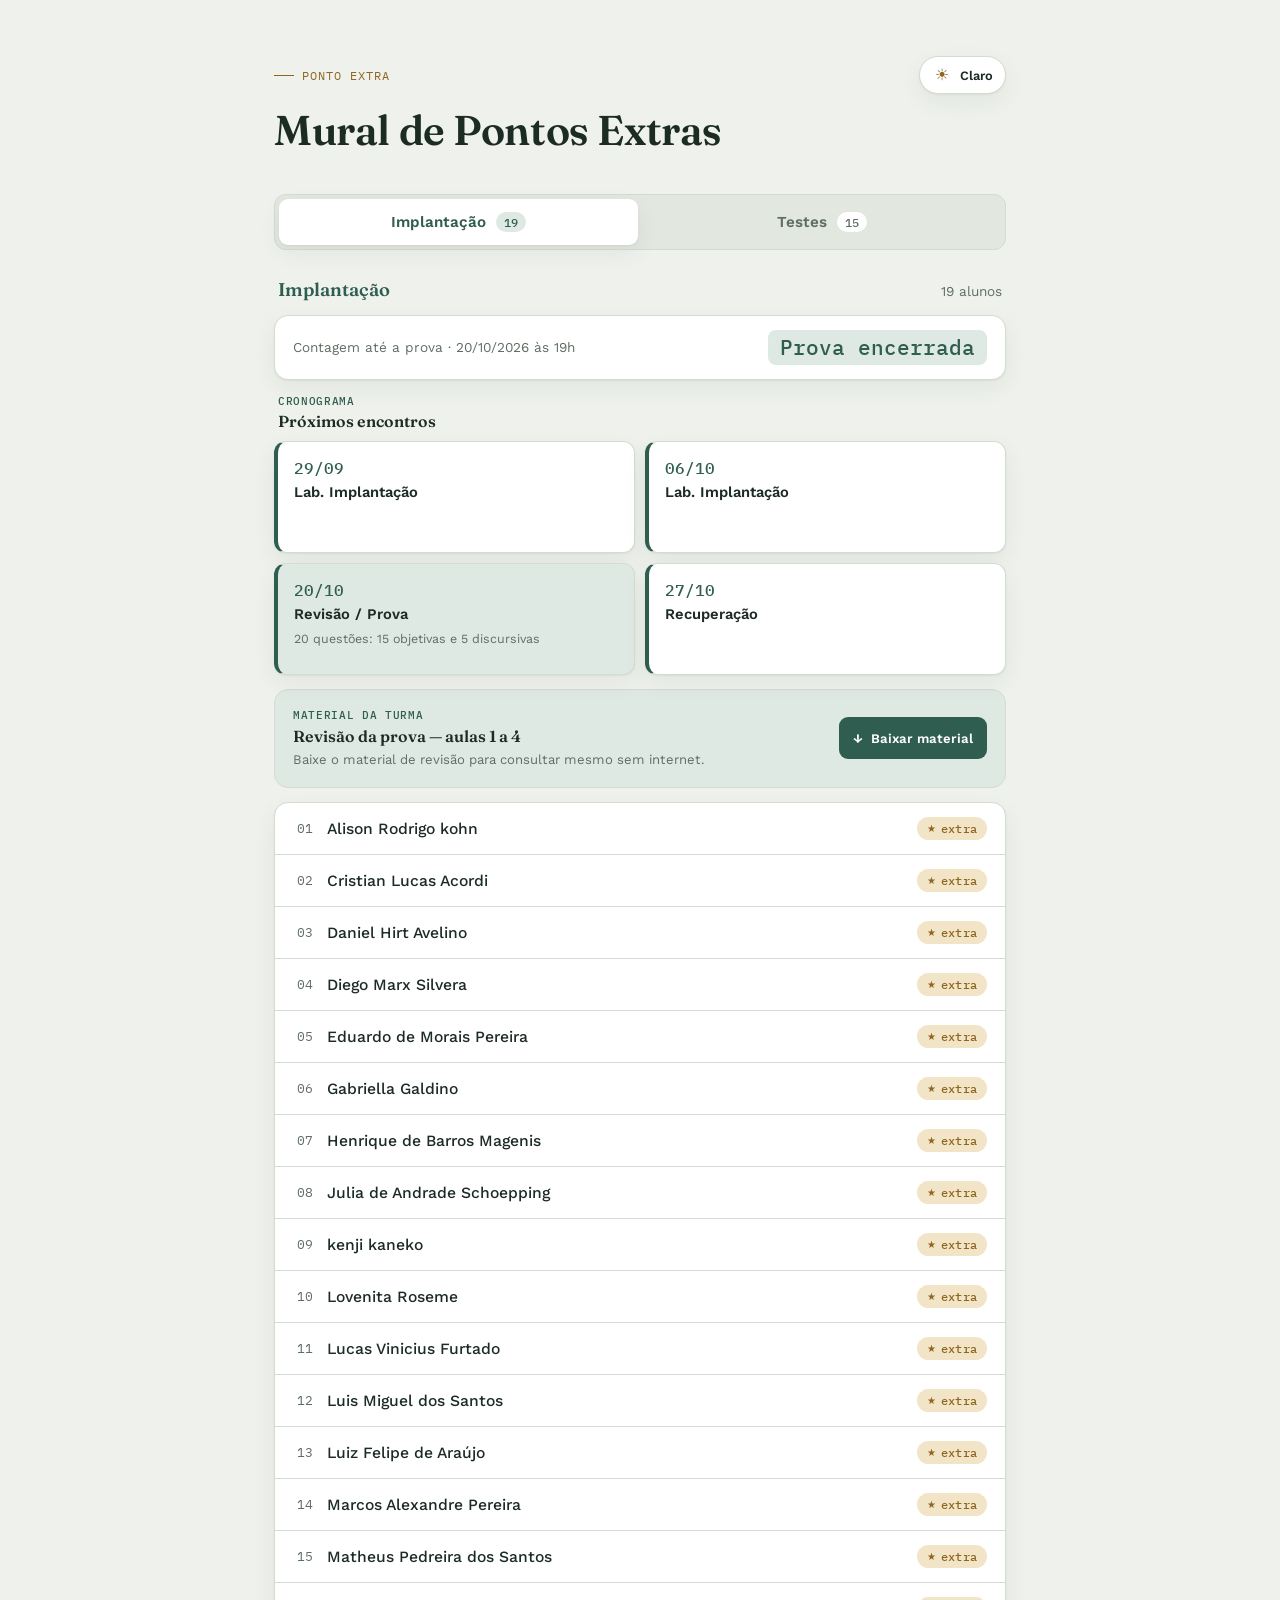
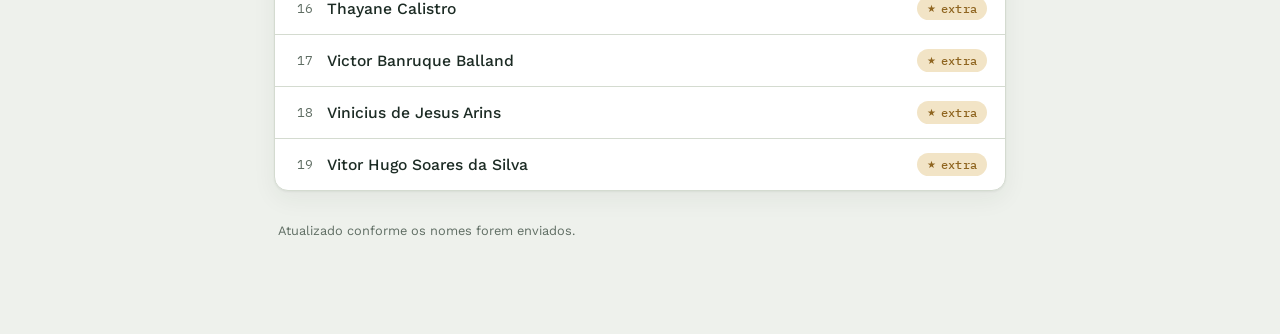
==== index.html @ 6caf9868 "Adiciona cronograma da turma de implantação" ====
<!DOCTYPE html>
<html lang="pt-BR">
<head>
  <meta charset="UTF-8">
  <title>Mural de Pontos Extras</title>
  <meta name="viewport" content="width=device-width, initial-scale=1">
  <meta name="color-scheme" content="light dark">
  <meta name="theme-color" id="theme-color" content="#eef1ec">
  <script>
    (() => {
      let temaSalvo = null;
      try {
        temaSalvo = localStorage.getItem("ponto-extra-tema");
      } catch (erro) {
        // Alguns navegadores bloqueiam o armazenamento ao abrir via file://.
      }
      const temaInicial = temaSalvo || (matchMedia("(prefers-color-scheme: dark)").matches ? "dark" : "light");
      document.documentElement.dataset.theme = temaInicial;
    })();
  </script>
  <link rel="preconnect" href="https://fonts.googleapis.com">
  <link rel="preconnect" href="https://fonts.gstatic.com" crossorigin>
  <link href="https://fonts.googleapis.com/css2?family=Fraunces:opsz,wght@9..144,500;9..144,600;9..144,700&family=Work+Sans:wght@400;500;600&family=IBM+Plex+Mono:wght@500&display=swap" rel="stylesheet">
  <link rel="stylesheet" href="css/style.css">
</head>
<body>
  <div class="page">
    <header class="hero">
      <div class="hero-top">
        <div class="eyebrow">Ponto Extra</div>
        <button class="theme-toggle" id="theme-toggle" type="button" aria-label="Alternar tema">
          <span class="theme-icon" aria-hidden="true"></span>
          <span class="theme-label"></span>
        </button>
      </div>
      <h1>Mural de Pontos Extras</h1>
    </header>

    <div class="tabs" role="tablist" aria-label="Turmas">
      <button class="tab-btn" role="tab" data-tab="implantacao" aria-selected="true" id="tab-btn-implantacao" aria-controls="panel-implantacao">
        Implantação <span class="tab-count" id="count-implantacao">0</span>
      </button>
      <button class="tab-btn" role="tab" data-tab="testes" aria-selected="false" id="tab-btn-testes" aria-controls="panel-testes">
        Testes <span class="tab-count" id="count-testes">0</span>
      </button>
    </div>

    <section class="panel" data-tab="implantacao" data-active="true" role="tabpanel" id="panel-implantacao" aria-labelledby="tab-btn-implantacao">
      <div class="panel-head">
        <h2 class="panel-title">Implantação</h2>
        <span class="panel-sub" id="sub-implantacao"></span>
      </div>
      <div class="countdown" data-tab="implantacao">
        <span class="countdown-label" id="countdown-label-implantacao"></span>
        <span class="countdown-clock" id="countdown-clock-implantacao">--:--:--</span>
      </div>
      <section class="schedule" aria-labelledby="schedule-title-implantacao">
        <div class="schedule-head">
          <span class="schedule-eyebrow">Cronograma</span>
          <h3 id="schedule-title-implantacao">Próximos encontros</h3>
        </div>
        <ol class="schedule-grid">
          <li class="schedule-card">
            <time datetime="2026-09-29">29/09</time>
            <span>Lab. Implantação</span>
          </li>
          <li class="schedule-card">
            <time datetime="2026-10-06">06/10</time>
            <span>Lab. Implantação</span>
          </li>
          <li class="schedule-card schedule-card-featured">
            <time datetime="2026-10-20">20/10</time>
            <span>Revisão / Prova</span>
            <small>20 questões: 15 objetivas e 5 discursivas</small>
          </li>
          <li class="schedule-card">
            <time datetime="2026-10-27">27/10</time>
            <span>Recuperação</span>
          </li>
        </ol>
      </section>
      <section class="downloads" data-tab="implantacao" aria-labelledby="downloads-title-implantacao">
        <div class="downloads-copy">
          <span class="downloads-eyebrow">Material da turma</span>
          <h3 id="downloads-title-implantacao">Revisão da prova — aulas 1 a 4</h3>
          <p>Baixe o material de revisão para consultar mesmo sem internet.</p>
        </div>
        <a
          class="download-link"
          href="implantação/Aula_Revisao_Prova_1_a_4.html"
          download="Aula_Revisao_Prova_1_a_4.html"
        >
          <span aria-hidden="true">↓</span>
          Baixar material
        </a>
      </section>
      <div id="list-implantacao"></div>
    </section>

    <section class="panel" data-tab="testes" role="tabpanel" id="panel-testes" aria-labelledby="tab-btn-testes">
      <div class="panel-head">
        <h2 class="panel-title">Testes</h2>
        <span class="panel-sub" id="sub-testes"></span>
      </div>
      <div class="countdown" data-tab="testes">
        <span class="countdown-label" id="countdown-label-testes"></span>
        <span class="countdown-clock" id="countdown-clock-testes">--:--:--</span>
      </div>
      <section class="downloads" data-tab="testes" aria-labelledby="downloads-title-testes">
        <div class="downloads-copy">
          <span class="downloads-eyebrow">Material da turma</span>
          <h3 id="downloads-title-testes">Revisão — Fundamentos de Testes e Cypress</h3>
          <p>Baixe o material da revisão de 09/09 para consultar mesmo sem internet.</p>
        </div>
        <a
          class="download-link"
          href="testes/Revisao%2009-09.html"
          download="Revisao 09-09.html"
        >
          <span aria-hidden="true">↓</span>
          Baixar material
        </a>
      </section>
      <div id="list-testes"></div>
    </section>

    <footer class="note">Atualizado conforme os nomes forem enviados.</footer>
  </div>

  <script src="js/data.js"></script>
  <script src="js/app.js"></script>
</body>
</html>
---- css/style.css ----
:root {
  color-scheme: light;
  --bg: #eef1ec;
  --surface: #ffffff;
  --surface-alt: #e2e7df;
  --text: #1c2b24;
  --text-muted: #5f6d63;
  --border: #d4dbd0;
  --accent: #b8842c;
  --accent-strong: #8f6520;
  --accent-soft: #f2e4c6;

  --tab-implantacao: #2f5d50;
  --tab-implantacao-soft: #dfe9e4;
  --tab-testes: #5c4a8a;
  --tab-testes-soft: #e7e2f2;

  --shadow: 0 1px 2px rgba(28, 43, 36, 0.06), 0 8px 24px rgba(28, 43, 36, 0.06);
}

@media (prefers-color-scheme: dark) {
  :root:not([data-theme="light"]) {
    color-scheme: dark;
    --bg: #141a17;
    --surface: #1c2420;
    --surface-alt: #232c27;
    --text: #e7ede9;
    --text-muted: #9aa89e;
    --border: #2e3830;
    --accent: #d9a94a;
    --accent-strong: #f0c26e;
    --accent-soft: #3a2f16;

    --tab-implantacao: #6fae9b;
    --tab-implantacao-soft: #1e2d29;
    --tab-testes: #ac96e0;
    --tab-testes-soft: #262038;

    --shadow: 0 1px 2px rgba(0, 0, 0, 0.3), 0 8px 24px rgba(0, 0, 0, 0.35);
  }
}

:root[data-theme="dark"] {
  color-scheme: dark;
  --bg: #141a17;
  --surface: #1c2420;
  --surface-alt: #232c27;
  --text: #e7ede9;
  --text-muted: #9aa89e;
  --border: #2e3830;
  --accent: #d9a94a;
  --accent-strong: #f0c26e;
  --accent-soft: #3a2f16;

  --tab-implantacao: #6fae9b;
  --tab-implantacao-soft: #1e2d29;
  --tab-testes: #ac96e0;
  --tab-testes-soft: #262038;

  --shadow: 0 1px 2px rgba(0, 0, 0, 0.3), 0 8px 24px rgba(0, 0, 0, 0.35);
}

* { box-sizing: border-box; }

body {
  margin: 0;
  min-height: 100vh;
  background: var(--bg);
  color: var(--text);
  font-family: "Work Sans", ui-sans-serif, system-ui, sans-serif;
  -webkit-font-smoothing: antialiased;
  transition: background-color 0.2s ease, color 0.2s ease;
}

.page {
  max-width: 780px;
  margin: 0 auto;
  padding: 56px 24px 96px;
}

header.hero {
  margin-bottom: 40px;
}

.hero-top {
  display: flex;
  align-items: center;
  justify-content: space-between;
  gap: 20px;
  margin-bottom: 14px;
}

.eyebrow {
  font-family: "IBM Plex Mono", ui-monospace, monospace;
  font-size: 0.75rem;
  letter-spacing: 0.08em;
  text-transform: uppercase;
  color: var(--accent-strong);
  display: flex;
  align-items: center;
  gap: 8px;
  margin-bottom: 0;
}

.eyebrow::before {
  content: "";
  width: 20px;
  height: 1px;
  background: var(--accent-strong);
}

h1 {
  font-family: "Fraunces", ui-serif, Georgia, serif;
  font-weight: 600;
  font-size: clamp(2rem, 4vw, 2.6rem);
  line-height: 1.1;
  letter-spacing: -0.01em;
  margin: 0 0 12px;
  text-wrap: balance;
}

.theme-toggle {
  display: inline-flex;
  align-items: center;
  gap: 8px;
  min-height: 38px;
  padding: 8px 12px;
  border: 1px solid var(--border);
  border-radius: 999px;
  background: var(--surface);
  color: var(--text);
  font: inherit;
  font-size: 0.8rem;
  font-weight: 600;
  cursor: pointer;
  box-shadow: var(--shadow);
  transition: background-color 0.15s ease, border-color 0.15s ease, transform 0.15s ease;
}

.theme-toggle:hover {
  border-color: var(--accent);
  transform: translateY(-1px);
}

.theme-toggle:focus-visible {
  outline: 2px solid var(--accent);
  outline-offset: 2px;
}

.theme-icon {
  display: grid;
  place-items: center;
  width: 20px;
  height: 20px;
  color: var(--accent-strong);
  font-size: 1rem;
  line-height: 1;
}

/* Tabs */
.tabs {
  display: flex;
  gap: 4px;
  padding: 4px;
  background: var(--surface-alt);
  border-radius: 12px;
  border: 1px solid var(--border);
  margin-bottom: 28px;
}

.tab-btn {
  flex: 1;
  display: flex;
  align-items: center;
  justify-content: center;
  gap: 10px;
  padding: 13px 16px;
  border: none;
  border-radius: 9px;
  background: transparent;
  color: var(--text-muted);
  font-family: inherit;
  font-size: 0.95rem;
  font-weight: 600;
  cursor: pointer;
  transition: background 0.15s ease, color 0.15s ease, box-shadow 0.15s ease;
}

.tab-btn:hover {
  color: var(--text);
}

.tab-btn:focus-visible {
  outline: 2px solid var(--accent);
  outline-offset: 2px;
}

.tab-count {
  font-family: "IBM Plex Mono", ui-monospace, monospace;
  font-size: 0.78rem;
  font-weight: 500;
  padding: 2px 8px;
  border-radius: 999px;
  background: var(--surface);
  color: var(--text-muted);
}

.tab-btn[aria-selected="true"] {
  background: var(--surface);
  color: var(--text);
  box-shadow: var(--shadow);
}

.tab-btn[data-tab="implantacao"][aria-selected="true"] {
  color: var(--tab-implantacao);
}
.tab-btn[data-tab="implantacao"][aria-selected="true"] .tab-count {
  background: var(--tab-implantacao-soft);
  color: var(--tab-implantacao);
}

.tab-btn[data-tab="testes"][aria-selected="true"] {
  color: var(--tab-testes);
}
.tab-btn[data-tab="testes"][aria-selected="true"] .tab-count {
  background: var(--tab-testes-soft);
  color: var(--tab-testes);
}

/* Panel */
.panel {
  display: none;
}
.panel[data-active="true"] {
  display: block;
  animation: rise 0.2s ease;
}

@media (prefers-reduced-motion: reduce) {
  body,
  .theme-toggle,
  .download-link { transition: none; }
  .panel[data-active="true"] { animation: none; }
}

@keyframes rise {
  from { opacity: 0; transform: translateY(4px); }
  to { opacity: 1; transform: translateY(0); }
}

.panel-head {
  display: flex;
  align-items: baseline;
  justify-content: space-between;
  margin-bottom: 14px;
  padding: 0 4px;
}

.panel-title {
  font-family: "Fraunces", ui-serif, Georgia, serif;
  font-size: 1.15rem;
  font-weight: 600;
  margin: 0;
}

.panel[data-tab="implantacao"] .panel-title { color: var(--tab-implantacao); }
.panel[data-tab="testes"] .panel-title { color: var(--tab-testes); }

.panel-sub {
  font-size: 0.85rem;
  color: var(--text-muted);
}

.countdown {
  display: flex;
  align-items: center;
  justify-content: space-between;
  gap: 12px;
  flex-wrap: wrap;
  padding: 14px 18px;
  margin-bottom: 14px;
  background: var(--surface);
  border: 1px solid var(--border);
  border-radius: 14px;
  box-shadow: var(--shadow);
}

.countdown-label {
  font-size: 0.85rem;
  color: var(--text-muted);
}

.countdown-clock {
  font-family: "IBM Plex Mono", ui-monospace, monospace;
  font-size: 1.3rem;
  font-weight: 500;
  font-variant-numeric: tabular-nums;
  letter-spacing: 0.03em;
  padding: 4px 12px;
  border-radius: 8px;
}

.countdown[data-tab="implantacao"] .countdown-clock {
  color: var(--tab-implantacao);
  background: var(--tab-implantacao-soft);
}

.countdown[data-tab="testes"] .countdown-clock {
  color: var(--tab-testes);
  background: var(--tab-testes-soft);
}

.countdown-clock.encerrado {
  color: var(--text-muted);
  background: var(--surface-alt);
  letter-spacing: normal;
}

/* Cronograma */
.schedule {
  margin-bottom: 14px;
}

.schedule-head {
  margin-bottom: 10px;
  padding: 0 4px;
}

.schedule-eyebrow {
  display: block;
  margin-bottom: 3px;
  color: var(--tab-implantacao);
  font-family: "IBM Plex Mono", ui-monospace, monospace;
  font-size: 0.7rem;
  font-weight: 500;
  letter-spacing: 0.06em;
  text-transform: uppercase;
}

.schedule h3 {
  margin: 0;
  font-family: "Fraunces", ui-serif, Georgia, serif;
  font-size: 1rem;
  font-weight: 600;
}

.schedule-grid {
  display: grid;
  grid-template-columns: repeat(2, minmax(0, 1fr));
  gap: 10px;
  margin: 0;
  padding: 0;
  list-style: none;
}

.schedule-card {
  display: grid;
  align-content: start;
  gap: 5px;
  min-height: 112px;
  padding: 16px;
  background: var(--surface);
  border: 1px solid var(--border);
  border-left: 4px solid var(--tab-implantacao);
  border-radius: 12px;
  box-shadow: var(--shadow);
}

.schedule-card time {
  color: var(--tab-implantacao);
  font-family: "IBM Plex Mono", ui-monospace, monospace;
  font-size: 1rem;
  font-weight: 500;
  font-variant-numeric: tabular-nums;
}

.schedule-card span {
  font-size: 0.92rem;
  font-weight: 600;
  line-height: 1.35;
}

.schedule-card small {
  color: var(--text-muted);
  font-size: 0.78rem;
  line-height: 1.4;
}

.schedule-card-featured {
  background: var(--tab-implantacao-soft);
}

/* Materiais para download */
.downloads {
  display: flex;
  align-items: center;
  justify-content: space-between;
  gap: 24px;
  padding: 18px;
  margin-bottom: 14px;
  background: var(--tab-implantacao-soft);
  border: 1px solid var(--border);
  border-radius: 14px;
}

.downloads[data-tab="testes"] {
  background: var(--tab-testes-soft);
}

.downloads-copy {
  min-width: 0;
}

.downloads-eyebrow {
  display: block;
  margin-bottom: 4px;
  color: var(--tab-implantacao);
  font-family: "IBM Plex Mono", ui-monospace, monospace;
  font-size: 0.7rem;
  font-weight: 500;
  letter-spacing: 0.06em;
  text-transform: uppercase;
}

.downloads[data-tab="testes"] .downloads-eyebrow {
  color: var(--tab-testes);
}

.downloads h3 {
  margin: 0 0 4px;
  color: var(--text);
  font-family: "Fraunces", ui-serif, Georgia, serif;
  font-size: 1rem;
  font-weight: 600;
}

.downloads p {
  margin: 0;
  color: var(--text-muted);
  font-size: 0.82rem;
  line-height: 1.45;
}

.download-link {
  display: inline-flex;
  align-items: center;
  justify-content: center;
  gap: 8px;
  flex-shrink: 0;
  min-height: 42px;
  padding: 10px 14px;
  border-radius: 9px;
  background: var(--tab-implantacao);
  color: var(--surface);
  font-size: 0.82rem;
  font-weight: 600;
  text-decoration: none;
  transition: filter 0.15s ease, transform 0.15s ease;
}

.downloads[data-tab="testes"] .download-link {
  background: var(--tab-testes);
}

:root[data-theme="dark"] .download-link {
  color: var(--bg);
}

.download-link:hover {
  filter: brightness(1.08);
  transform: translateY(-1px);
}

.download-link:focus-visible {
  outline: 2px solid var(--accent);
  outline-offset: 2px;
}

.roster {
  list-style: none;
  margin: 0;
  padding: 0;
  background: var(--surface);
  border: 1px solid var(--border);
  border-radius: 14px;
  overflow: hidden;
  box-shadow: var(--shadow);
}

.roster li {
  display: flex;
  align-items: center;
  gap: 14px;
  padding: 14px 18px;
  border-bottom: 1px solid var(--border);
}

.roster li:last-child {
  border-bottom: none;
}

.roster .idx {
  font-family: "IBM Plex Mono", ui-monospace, monospace;
  font-size: 0.8rem;
  color: var(--text-muted);
  width: 1.6em;
  flex-shrink: 0;
  text-align: right;
  font-variant-numeric: tabular-nums;
}

.roster .name {
  flex: 1;
  font-size: 0.98rem;
  font-weight: 500;
}

.roster .badge {
  display: inline-flex;
  align-items: center;
  gap: 5px;
  font-family: "IBM Plex Mono", ui-monospace, monospace;
  font-size: 0.72rem;
  font-weight: 500;
  letter-spacing: 0.02em;
  color: var(--accent-strong);
  background: var(--accent-soft);
  padding: 4px 10px;
  border-radius: 999px;
  white-space: nowrap;
}

.roster .badge::before {
  content: "★";
  font-size: 0.85em;
}

/* Empty state */
.empty {
  padding: 48px 24px;
  text-align: center;
  border: 1.5px dashed var(--border);
  border-radius: 14px;
  background: var(--surface);
  color: var(--text-muted);
}

.empty p {
  margin: 0 auto;
  max-width: 40ch;
  line-height: 1.5;
  font-size: 0.92rem;
}

.empty .glyph {
  font-size: 1.6rem;
  margin-bottom: 10px;
  display: block;
}

footer.note {
  margin-top: 32px;
  padding: 0 4px;
  font-size: 0.8rem;
  color: var(--text-muted);
}

@media (max-width: 480px) {
  .page {
    padding: 36px 16px 64px;
  }

  .schedule-grid {
    grid-template-columns: 1fr;
  }

  .schedule-card {
    min-height: auto;
  }

  .downloads {
    align-items: stretch;
    flex-direction: column;
    gap: 14px;
  }

  .theme-label {
    position: absolute;
    width: 1px;
    height: 1px;
    padding: 0;
    margin: -1px;
    overflow: hidden;
    clip: rect(0, 0, 0, 0);
    white-space: nowrap;
    border: 0;
  }

  .theme-toggle {
    width: 40px;
    padding: 8px;
    justify-content: center;
  }
}
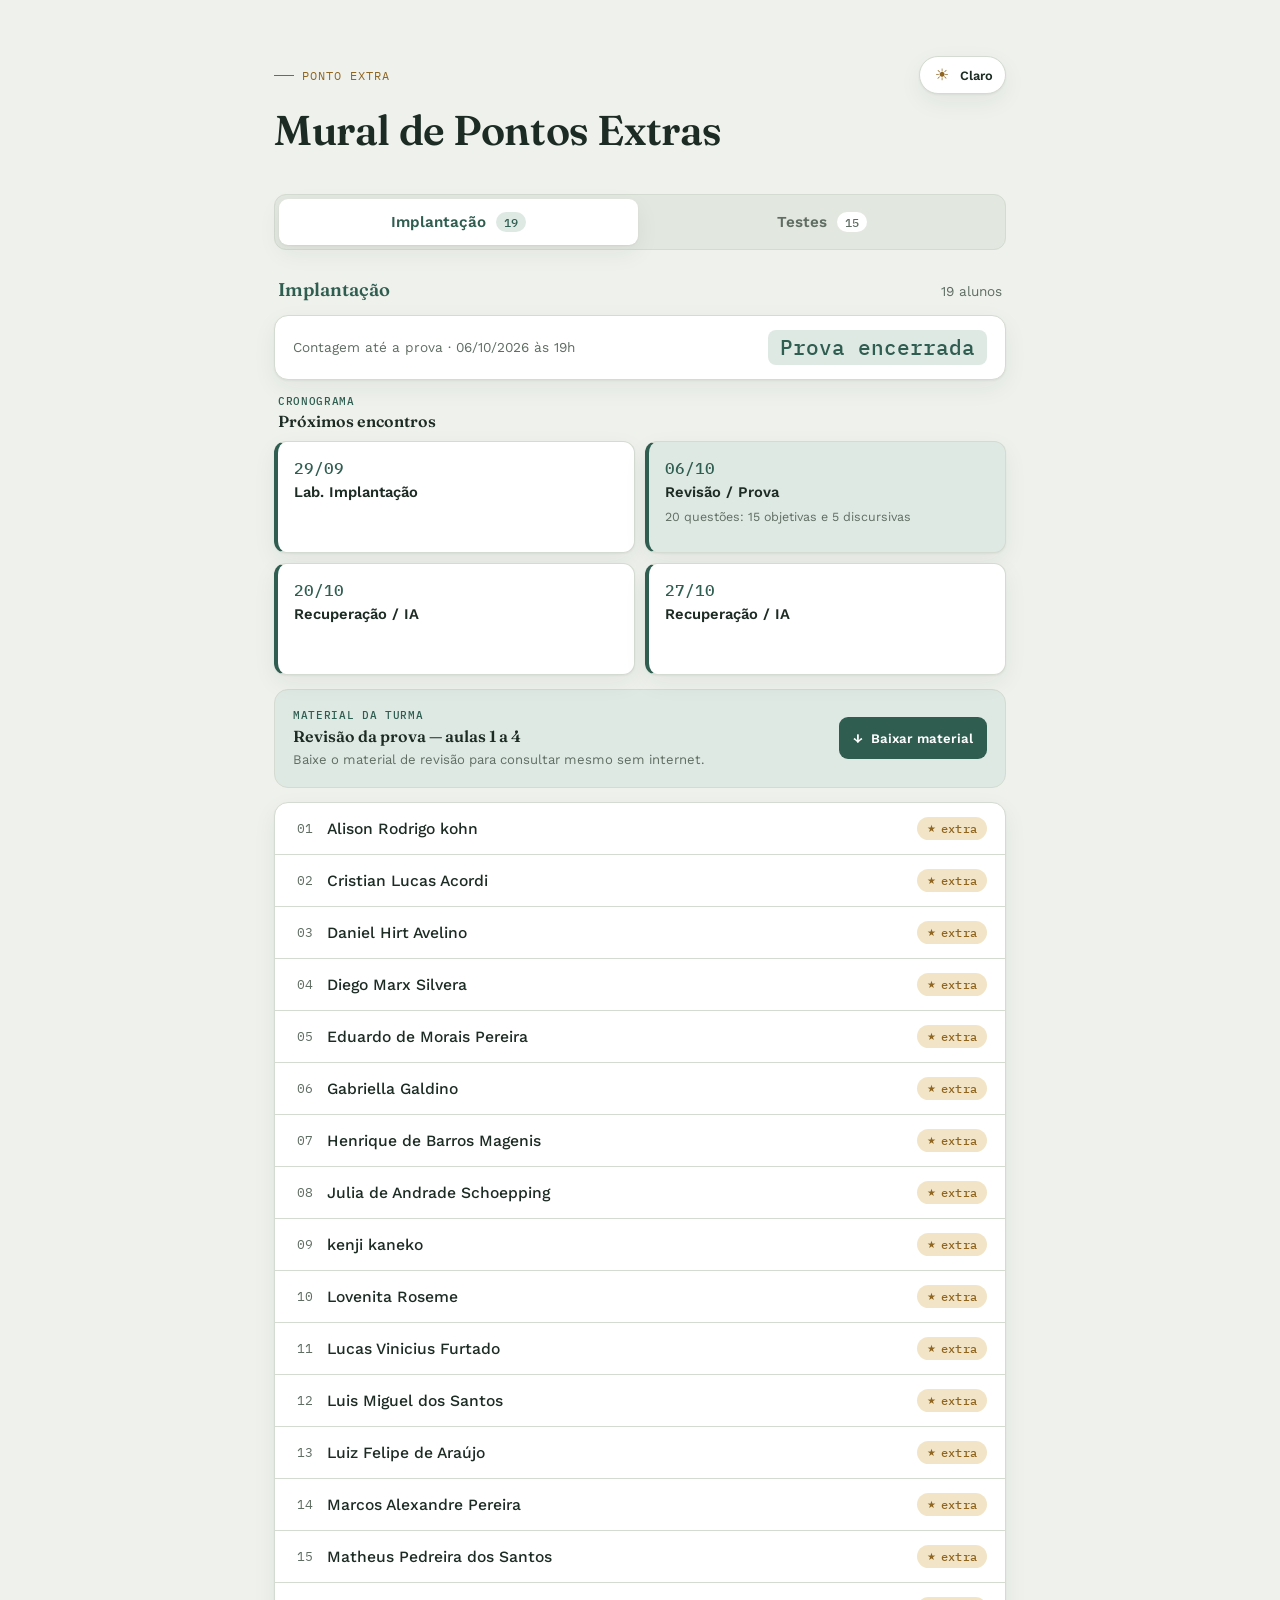
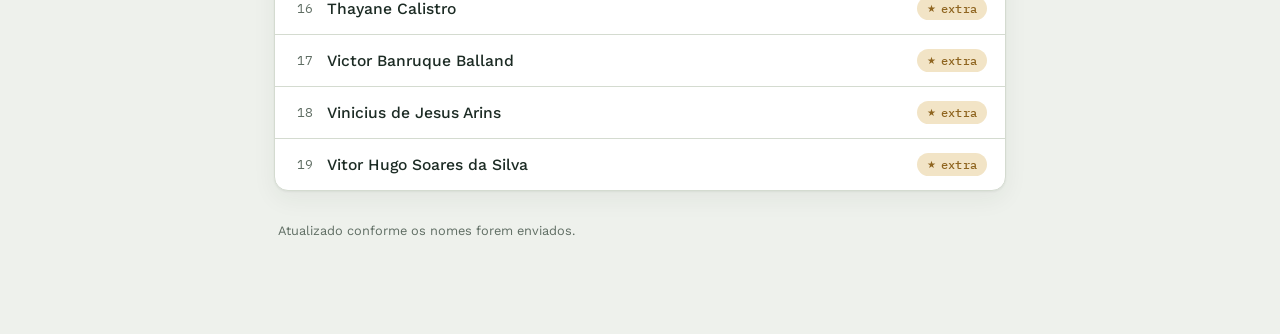
==== commit 2e5632b2: "Atualiza cronograma da turma de implantação" ====
--- a/index.html
+++ b/index.html
@@ -64,18 +64,18 @@
             <time datetime="2026-09-29">29/09</time>
             <span>Lab. Implantação</span>
           </li>
-          <li class="schedule-card">
+          <li class="schedule-card schedule-card-featured">
             <time datetime="2026-10-06">06/10</time>
-            <span>Lab. Implantação</span>
-          </li>
-          <li class="schedule-card schedule-card-featured">
-            <time datetime="2026-10-20">20/10</time>
             <span>Revisão / Prova</span>
             <small>20 questões: 15 objetivas e 5 discursivas</small>
           </li>
           <li class="schedule-card">
+            <time datetime="2026-10-20">20/10</time>
+            <span>Recuperação / IA</span>
+          </li>
+          <li class="schedule-card">
             <time datetime="2026-10-27">27/10</time>
-            <span>Recuperação</span>
+            <span>Recuperação / IA</span>
           </li>
         </ol>
       </section>
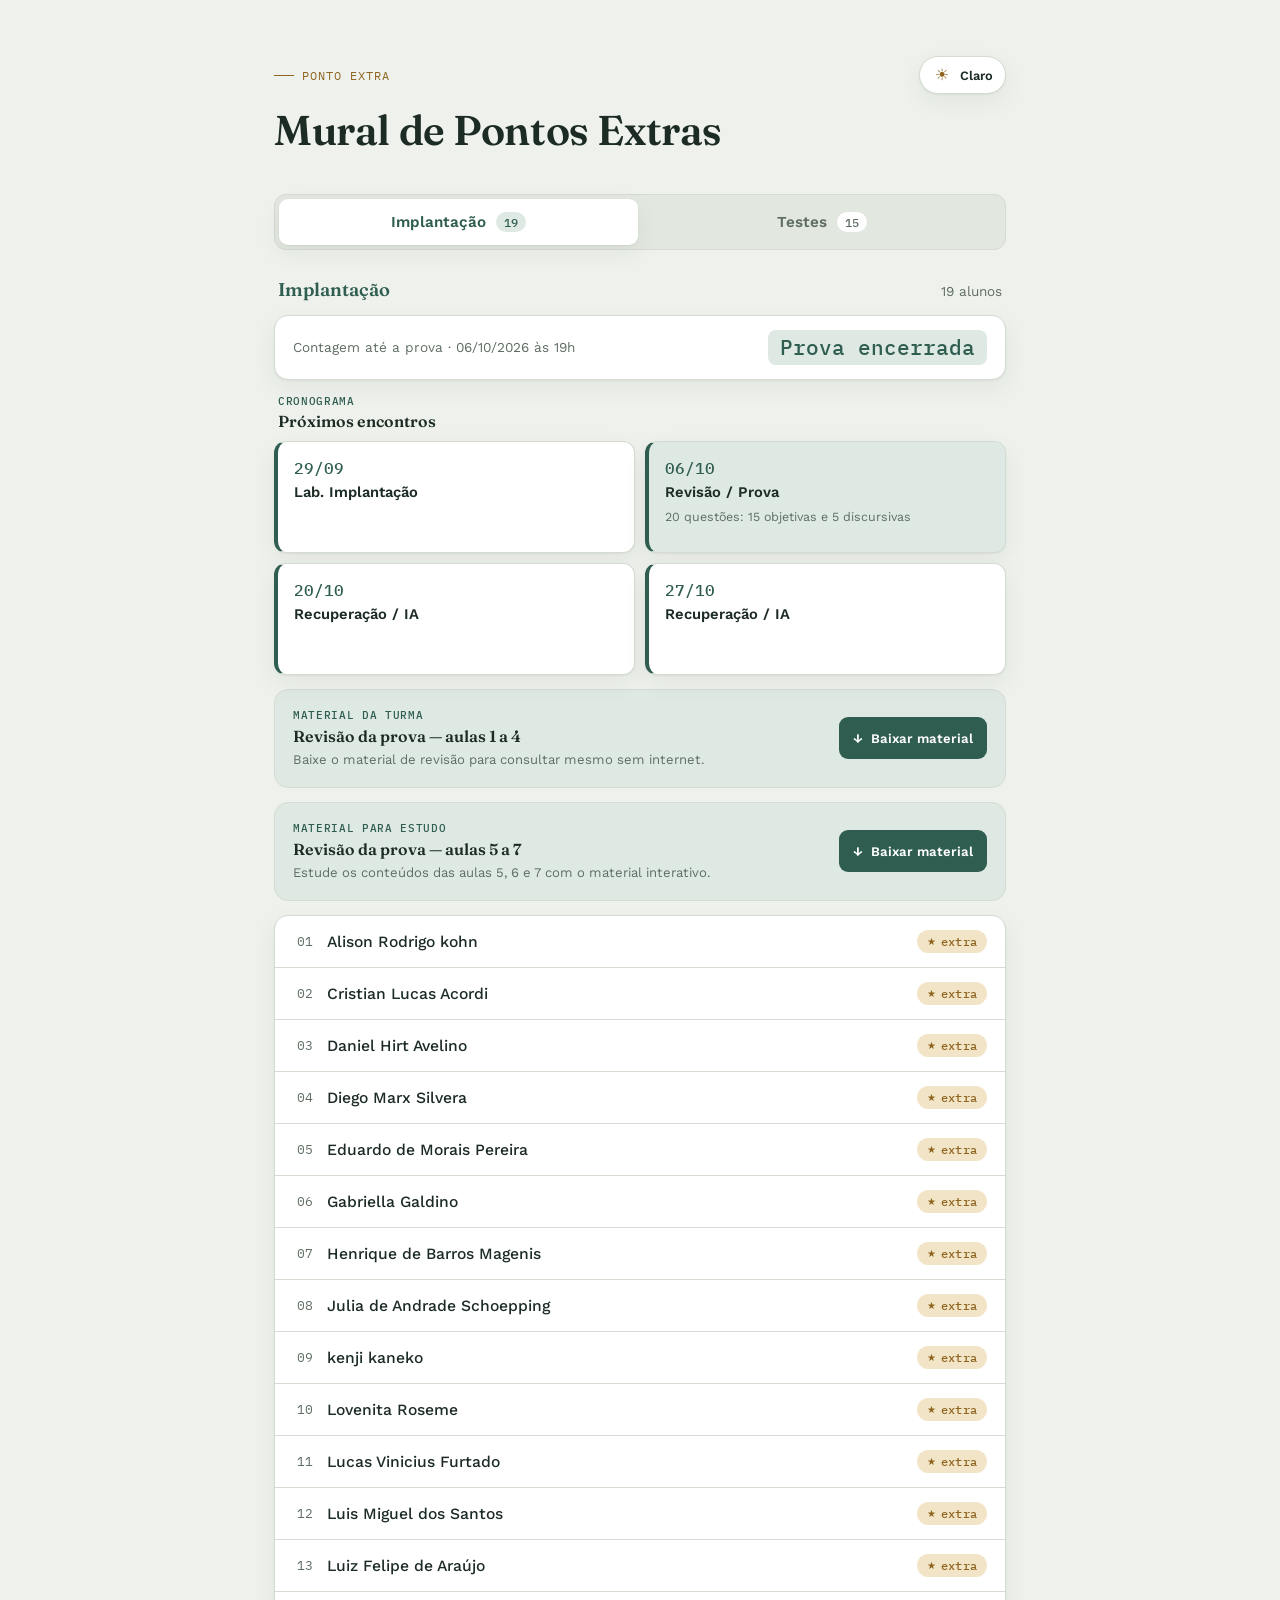
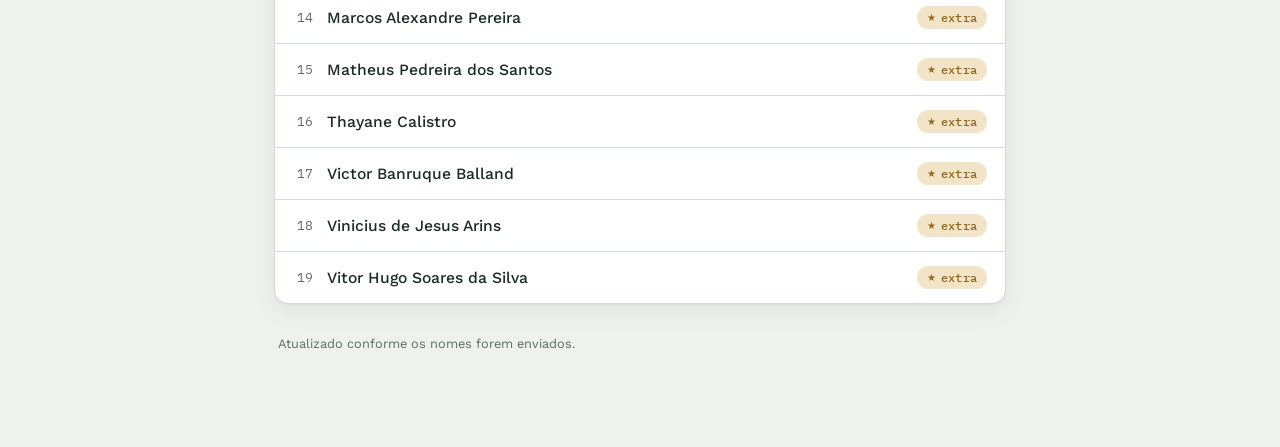
==== commit ca85fc7a: "Adiciona material de revisão das aulas 5 a 7" ====
--- a/index.html
+++ b/index.html
@@ -94,6 +94,21 @@
           Baixar material
         </a>
       </section>
+      <section class="downloads" data-tab="implantacao" aria-labelledby="downloads-title-implantacao-5-7">
+        <div class="downloads-copy">
+          <span class="downloads-eyebrow">Material para estudo</span>
+          <h3 id="downloads-title-implantacao-5-7">Revisão da prova — aulas 5 a 7</h3>
+          <p>Estude os conteúdos das aulas 5, 6 e 7 com o material interativo.</p>
+        </div>
+        <a
+          class="download-link"
+          href="implantação/Aula_Revisao_Prova_5_a_7.html"
+          download="Aula_Revisao_Prova_5_a_7.html"
+        >
+          <span aria-hidden="true">↓</span>
+          Baixar material
+        </a>
+      </section>
       <div id="list-implantacao"></div>
     </section>
 
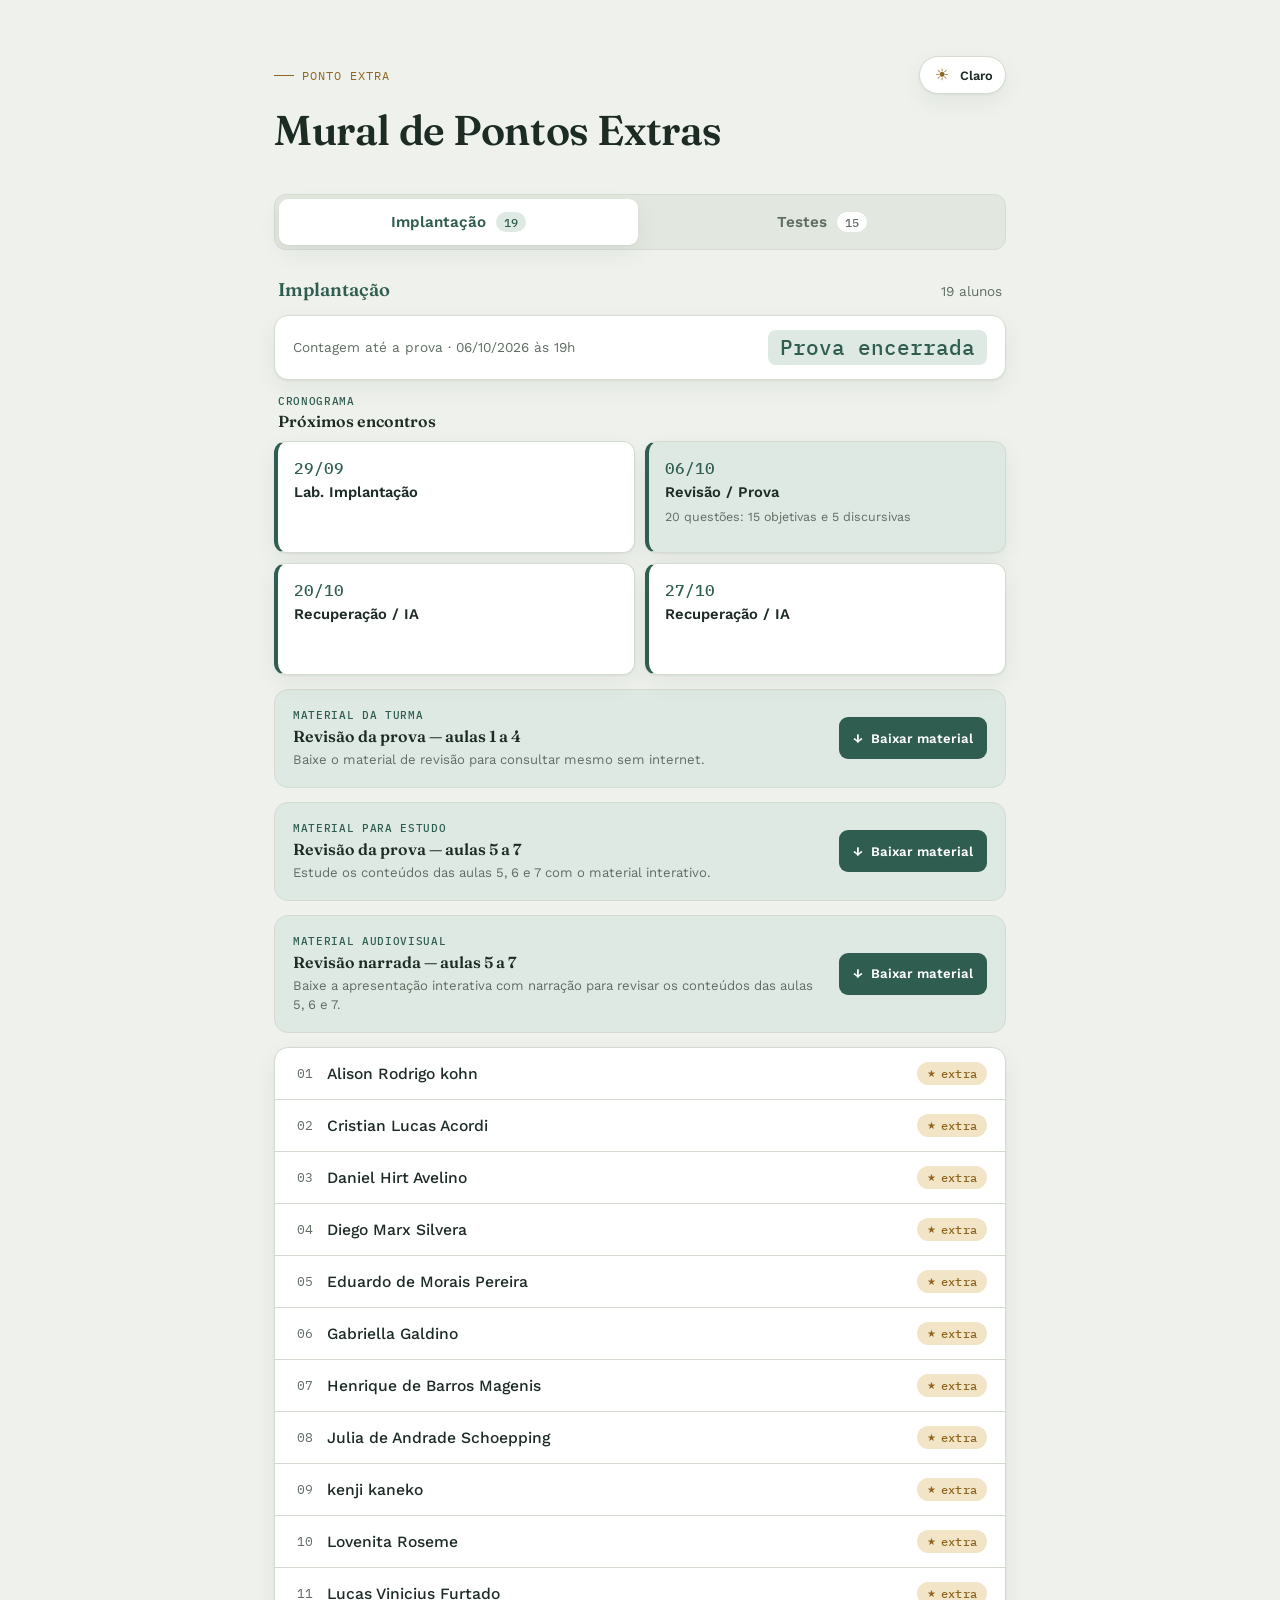
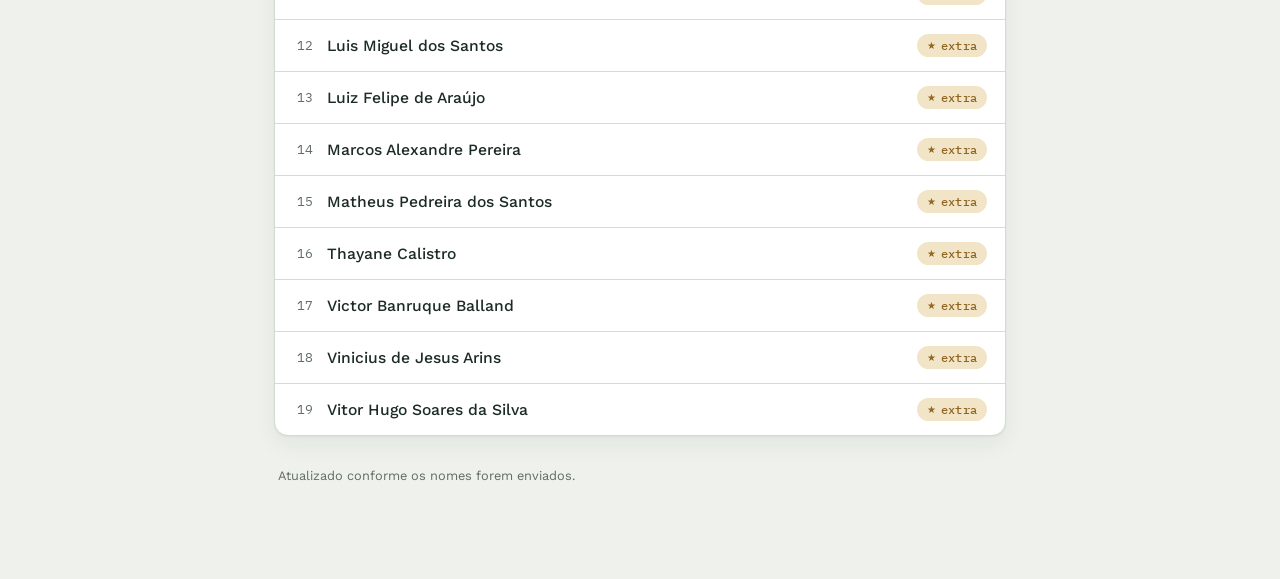
==== commit 37968b42: "Adiciona revisão narrada em implantação" ====
--- a/index.html
+++ b/index.html
@@ -109,6 +109,21 @@
           Baixar material
         </a>
       </section>
+      <section class="downloads" data-tab="implantacao" aria-labelledby="downloads-title-implantacao-narrada">
+        <div class="downloads-copy">
+          <span class="downloads-eyebrow">Material audiovisual</span>
+          <h3 id="downloads-title-implantacao-narrada">Revisão narrada — aulas 5 a 7</h3>
+          <p>Baixe a apresentação interativa com narração para revisar os conteúdos das aulas 5, 6 e 7.</p>
+        </div>
+        <a
+          class="download-link"
+          href="implantação/Revisao_Implantacao_Narrada.html"
+          download="Revisao_Implantacao_Narrada.html"
+        >
+          <span aria-hidden="true">↓</span>
+          Baixar material
+        </a>
+      </section>
       <div id="list-implantacao"></div>
     </section>
 
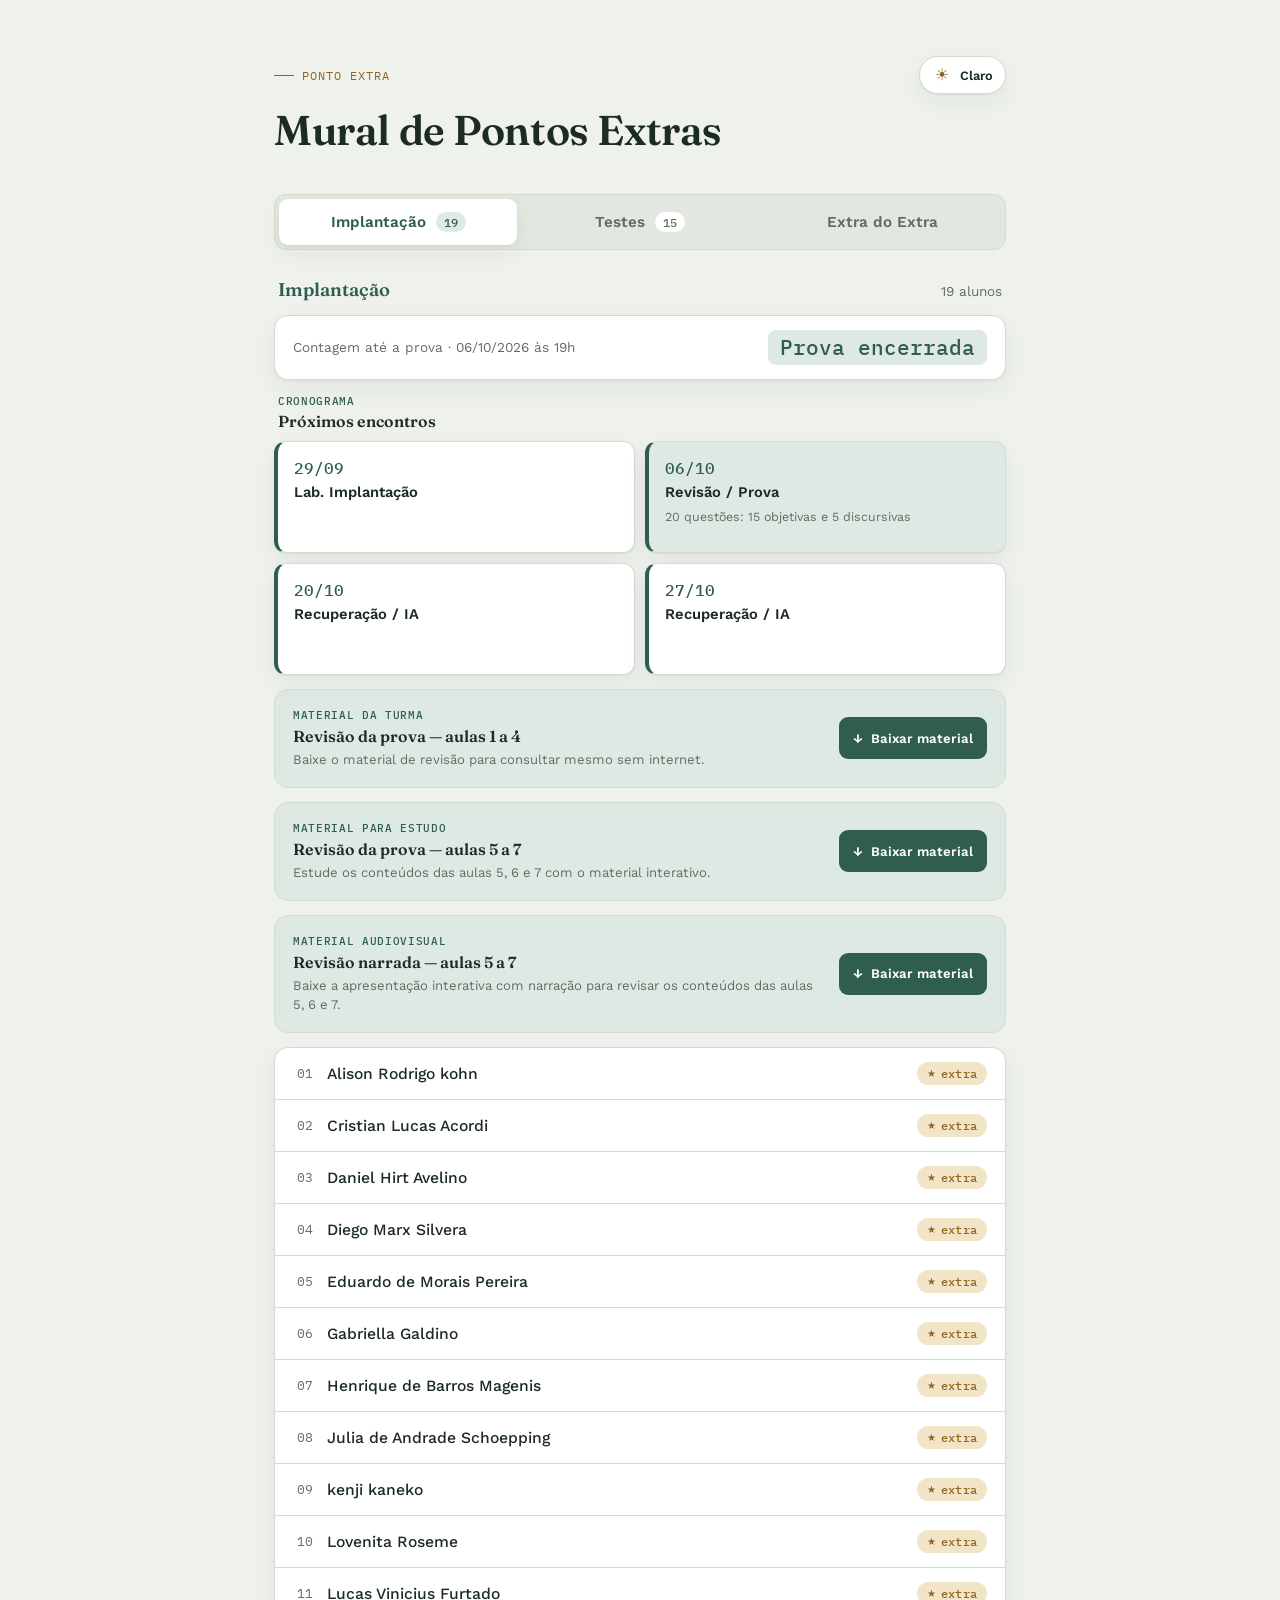
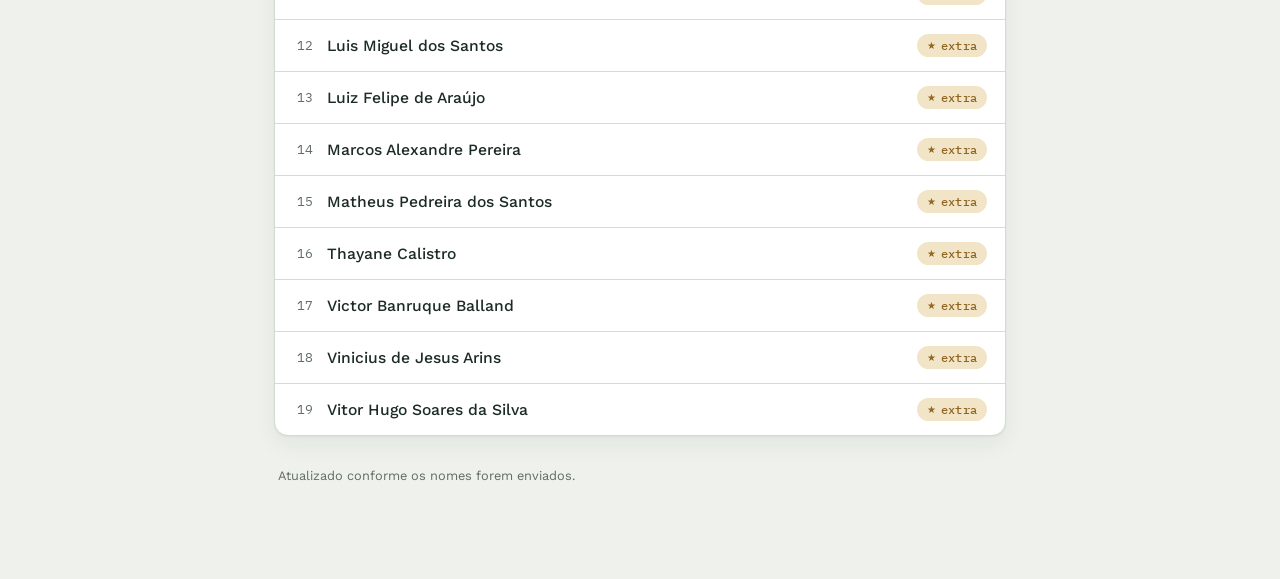
==== commit d568824e: "extra" ====
--- a/index.html
+++ b/index.html
@@ -36,12 +36,15 @@
       <h1>Mural de Pontos Extras</h1>
     </header>
 
-    <div class="tabs" role="tablist" aria-label="Turmas">
+    <div class="tabs" role="tablist" aria-label="Seções do mural">
       <button class="tab-btn" role="tab" data-tab="implantacao" aria-selected="true" id="tab-btn-implantacao" aria-controls="panel-implantacao">
         Implantação <span class="tab-count" id="count-implantacao">0</span>
       </button>
       <button class="tab-btn" role="tab" data-tab="testes" aria-selected="false" id="tab-btn-testes" aria-controls="panel-testes">
         Testes <span class="tab-count" id="count-testes">0</span>
+      </button>
+      <button class="tab-btn" role="tab" data-tab="extra-do-extra" aria-selected="false" id="tab-btn-extra-do-extra" aria-controls="panel-extra-do-extra">
+        Extra do Extra
       </button>
     </div>
 
@@ -154,6 +157,16 @@
       <div id="list-testes"></div>
     </section>
 
+    <section class="panel" data-tab="extra-do-extra" role="tabpanel" id="panel-extra-do-extra" aria-labelledby="tab-btn-extra-do-extra">
+      <div class="panel-head">
+        <h2 class="panel-title">Extra do Extra</h2>
+      </div>
+      <div class="extra-work-message">
+        <span class="extra-work-icon" aria-hidden="true">★</span>
+        <p>Ganhou 1 ponto no trabalho</p>
+      </div>
+    </section>
+
     <footer class="note">Atualizado conforme os nomes forem enviados.</footer>
   </div>
 
--- a/css/style.css
+++ b/css/style.css
@@ -14,6 +14,8 @@
   --tab-implantacao-soft: #dfe9e4;
   --tab-testes: #5c4a8a;
   --tab-testes-soft: #e7e2f2;
+  --tab-extra: #9a5b24;
+  --tab-extra-soft: #f4e2cf;
 
   --shadow: 0 1px 2px rgba(28, 43, 36, 0.06), 0 8px 24px rgba(28, 43, 36, 0.06);
 }
@@ -35,6 +37,8 @@
     --tab-implantacao-soft: #1e2d29;
     --tab-testes: #ac96e0;
     --tab-testes-soft: #262038;
+    --tab-extra: #e0a96d;
+    --tab-extra-soft: #362719;
 
     --shadow: 0 1px 2px rgba(0, 0, 0, 0.3), 0 8px 24px rgba(0, 0, 0, 0.35);
   }
@@ -56,6 +60,8 @@
   --tab-implantacao-soft: #1e2d29;
   --tab-testes: #ac96e0;
   --tab-testes-soft: #262038;
+  --tab-extra: #e0a96d;
+  --tab-extra-soft: #362719;
 
   --shadow: 0 1px 2px rgba(0, 0, 0, 0.3), 0 8px 24px rgba(0, 0, 0, 0.35);
 }
@@ -227,6 +233,10 @@
   color: var(--tab-testes);
 }
 
+.tab-btn[data-tab="extra-do-extra"][aria-selected="true"] {
+  color: var(--tab-extra);
+}
+
 /* Panel */
 .panel {
   display: none;
@@ -265,6 +275,7 @@
 
 .panel[data-tab="implantacao"] .panel-title { color: var(--tab-implantacao); }
 .panel[data-tab="testes"] .panel-title { color: var(--tab-testes); }
+.panel[data-tab="extra-do-extra"] .panel-title { color: var(--tab-extra); }
 
 .panel-sub {
   font-size: 0.85rem;
@@ -558,6 +569,39 @@
   display: block;
 }
 
+/* Destaque do ponto extra no trabalho */
+.extra-work-message {
+  display: flex;
+  align-items: center;
+  gap: 16px;
+  padding: 24px;
+  color: var(--tab-extra);
+  background: var(--tab-extra-soft);
+  border: 1px solid var(--border);
+  border-radius: 14px;
+  box-shadow: var(--shadow);
+}
+
+.extra-work-icon {
+  display: grid;
+  place-items: center;
+  flex: 0 0 44px;
+  width: 44px;
+  height: 44px;
+  color: var(--tab-extra-soft);
+  background: var(--tab-extra);
+  border-radius: 50%;
+  font-size: 1.15rem;
+}
+
+.extra-work-message p {
+  margin: 0;
+  color: var(--text);
+  font-family: "Fraunces", ui-serif, Georgia, serif;
+  font-size: clamp(1.15rem, 3vw, 1.5rem);
+  font-weight: 600;
+}
+
 footer.note {
   margin-top: 32px;
   padding: 0 4px;
@@ -568,6 +612,15 @@
 @media (max-width: 480px) {
   .page {
     padding: 36px 16px 64px;
+  }
+
+  .tabs {
+    display: grid;
+    grid-template-columns: repeat(2, minmax(0, 1fr));
+  }
+
+  .tab-btn[data-tab="extra-do-extra"] {
+    grid-column: 1 / -1;
   }
 
   .schedule-grid {
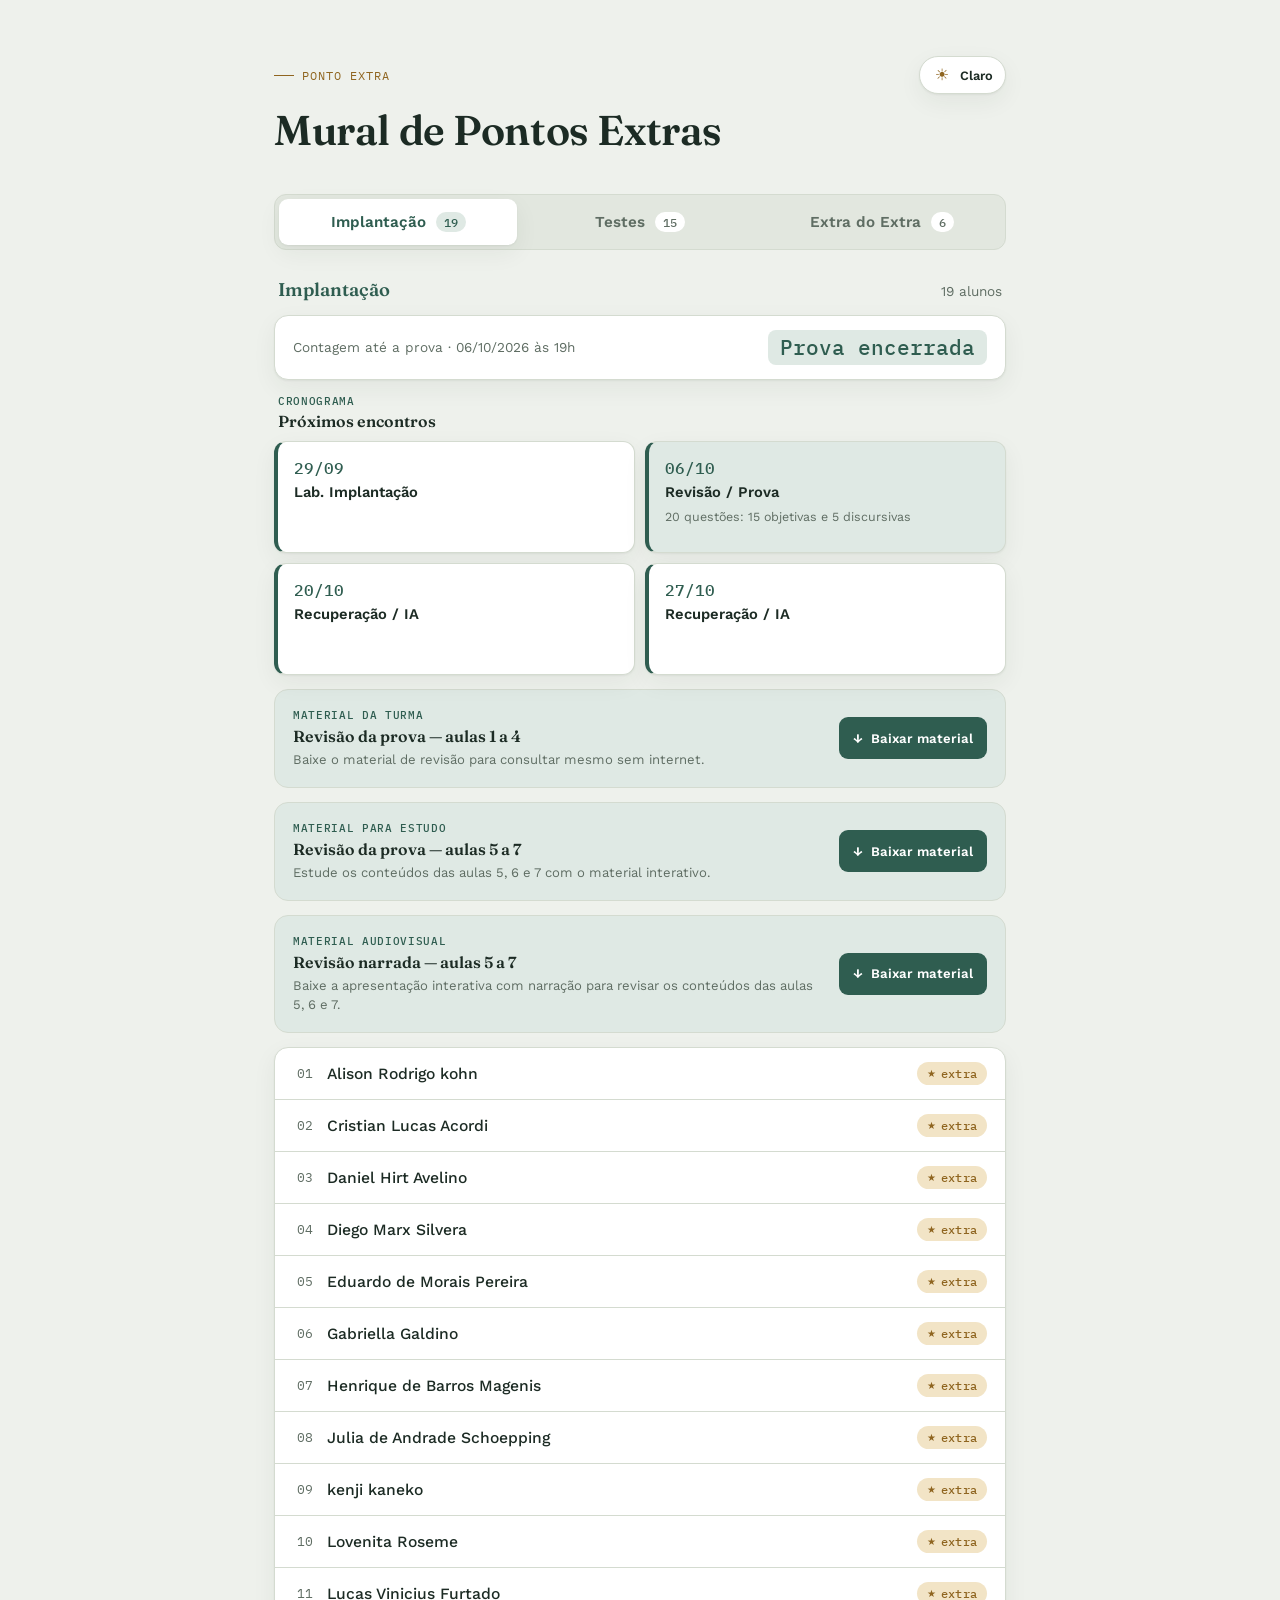
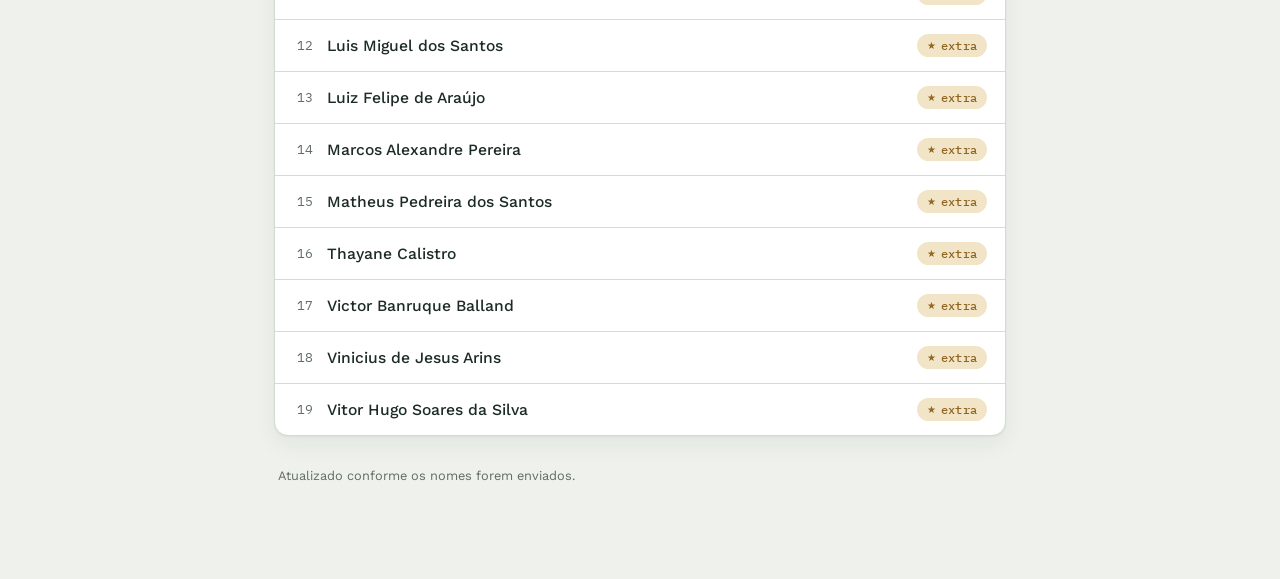
==== commit ab282ad5: "extra" ====
--- a/index.html
+++ b/index.html
@@ -44,7 +44,7 @@
         Testes <span class="tab-count" id="count-testes">0</span>
       </button>
       <button class="tab-btn" role="tab" data-tab="extra-do-extra" aria-selected="false" id="tab-btn-extra-do-extra" aria-controls="panel-extra-do-extra">
-        Extra do Extra
+        Extra do Extra <span class="tab-count" id="count-extra-do-extra">0</span>
       </button>
     </div>
 
@@ -160,11 +160,13 @@
     <section class="panel" data-tab="extra-do-extra" role="tabpanel" id="panel-extra-do-extra" aria-labelledby="tab-btn-extra-do-extra">
       <div class="panel-head">
         <h2 class="panel-title">Extra do Extra</h2>
+        <span class="panel-sub" id="sub-extra-do-extra"></span>
       </div>
       <div class="extra-work-message">
         <span class="extra-work-icon" aria-hidden="true">★</span>
         <p>Ganhou 1 ponto no trabalho</p>
       </div>
+      <div id="list-extra-do-extra"></div>
     </section>
 
     <footer class="note">Atualizado conforme os nomes forem enviados.</footer>
--- a/css/style.css
+++ b/css/style.css
@@ -236,6 +236,10 @@
 .tab-btn[data-tab="extra-do-extra"][aria-selected="true"] {
   color: var(--tab-extra);
 }
+.tab-btn[data-tab="extra-do-extra"][aria-selected="true"] .tab-count {
+  background: var(--tab-extra-soft);
+  color: var(--tab-extra);
+}
 
 /* Panel */
 .panel {
@@ -580,6 +584,7 @@
   border: 1px solid var(--border);
   border-radius: 14px;
   box-shadow: var(--shadow);
+  margin-bottom: 14px;
 }
 
 .extra-work-icon {
